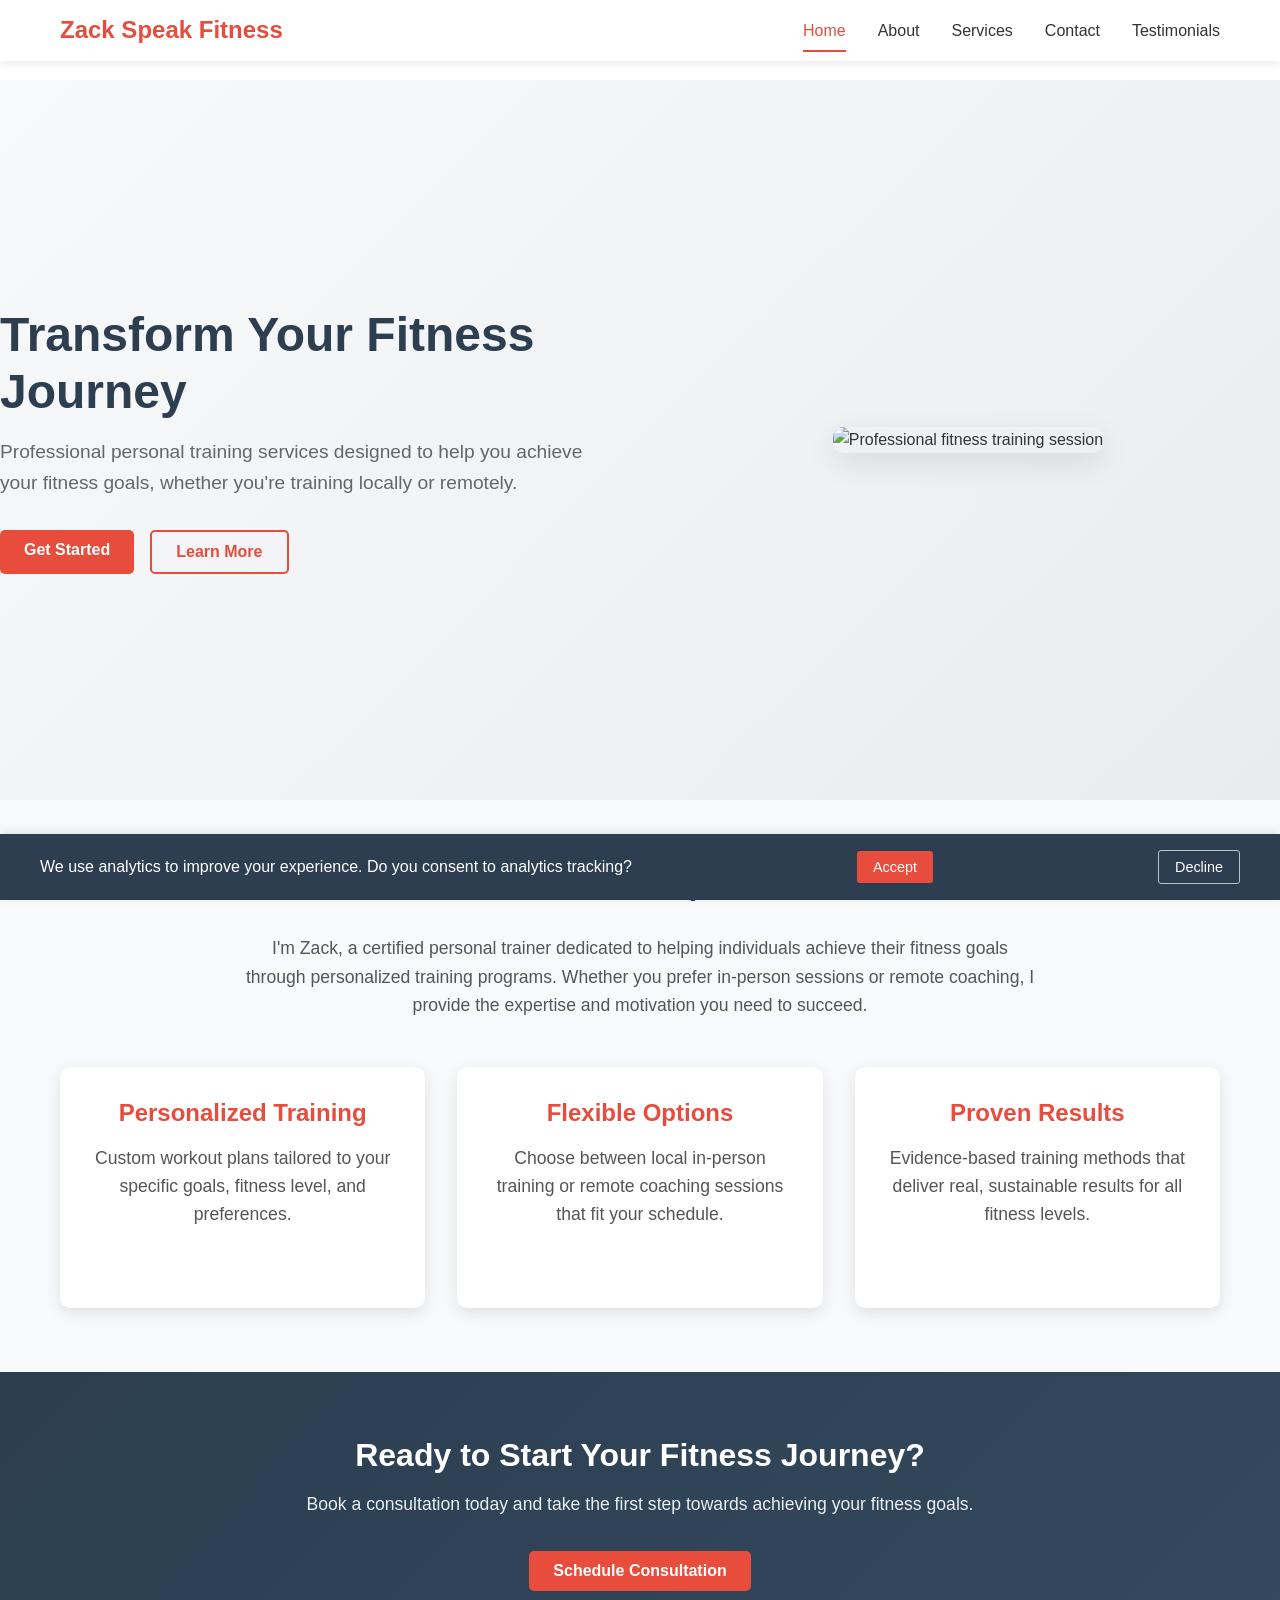
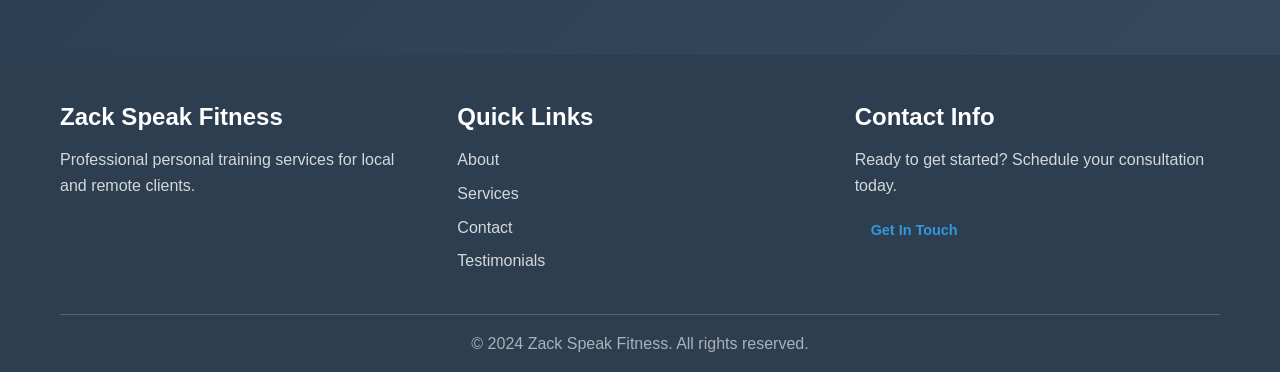
==== website/index.html @ 69702267 "Add infrastructure, website, CI/CD, and tests" ====
<!DOCTYPE html>
<html lang="en">
<head>
    <meta charset="UTF-8">
    <meta name="viewport" content="width=device-width, initial-scale=1.0">
    <meta name="description" content="Zack Speak Fitness - Professional Personal Training Services for Local and Remote Clients">
    <meta name="keywords" content="personal trainer, fitness, workout, health, training, exercise">
    <title>Zack Speak Fitness - Personal Training Services</title>
    <link rel="stylesheet" href="css/main.css">
    <link rel="stylesheet" href="css/responsive.css">
    <link rel="icon" type="image/x-icon" href="assets/favicon.ico">
</head>
<body>
    <header>
        <nav class="navbar">
            <div class="nav-container">
                <div class="nav-logo">
                    <h1>Zack Speak Fitness</h1>
                </div>
                <ul class="nav-menu">
                    <li class="nav-item">
                        <a href="index.html" class="nav-link active">Home</a>
                    </li>
                    <li class="nav-item">
                        <a href="about.html" class="nav-link">About</a>
                    </li>
                    <li class="nav-item">
                        <a href="services.html" class="nav-link">Services</a>
                    </li>
                    <li class="nav-item">
                        <a href="contact.html" class="nav-link">Contact</a>
                    </li>
                    <li class="nav-item">
                        <a href="testimonials.html" class="nav-link">Testimonials</a>
                    </li>
                </ul>
                <div class="hamburger">
                    <span class="bar"></span>
                    <span class="bar"></span>
                    <span class="bar"></span>
                </div>
            </div>
        </nav>
    </header>

    <main>
        <section class="hero">
            <div class="hero-content">
                <h1>Transform Your Fitness Journey</h1>
                <p class="hero-subtitle">Professional personal training services designed to help you achieve your fitness goals, whether you're training locally or remotely.</p>
                <div class="hero-buttons">
                    <a href="contact.html" class="btn btn-primary">Get Started</a>
                    <a href="services.html" class="btn btn-secondary">Learn More</a>
                </div>
            </div>
            <div class="hero-image">
                <img src="images/hero-image.jpg" alt="Professional fitness training session" loading="lazy">
            </div>
        </section>

        <section class="intro">
            <div class="container">
                <h2>Welcome to Zack Speak Fitness</h2>
                <p>I'm Zack, a certified personal trainer dedicated to helping individuals achieve their fitness goals through personalized training programs. Whether you prefer in-person sessions or remote coaching, I provide the expertise and motivation you need to succeed.</p>
                
                <div class="features">
                    <div class="feature">
                        <h3>Personalized Training</h3>
                        <p>Custom workout plans tailored to your specific goals, fitness level, and preferences.</p>
                    </div>
                    <div class="feature">
                        <h3>Flexible Options</h3>
                        <p>Choose between local in-person training or remote coaching sessions that fit your schedule.</p>
                    </div>
                    <div class="feature">
                        <h3>Proven Results</h3>
                        <p>Evidence-based training methods that deliver real, sustainable results for all fitness levels.</p>
                    </div>
                </div>
            </div>
        </section>

        <section class="cta">
            <div class="container">
                <h2>Ready to Start Your Fitness Journey?</h2>
                <p>Book a consultation today and take the first step towards achieving your fitness goals.</p>
                <a href="contact.html" class="btn btn-primary">Schedule Consultation</a>
            </div>
        </section>
    </main>

    <footer>
        <div class="container">
            <div class="footer-content">
                <div class="footer-section">
                    <h3>Zack Speak Fitness</h3>
                    <p>Professional personal training services for local and remote clients.</p>
                </div>
                <div class="footer-section">
                    <h3>Quick Links</h3>
                    <ul>
                        <li><a href="about.html">About</a></li>
                        <li><a href="services.html">Services</a></li>
                        <li><a href="contact.html">Contact</a></li>
                        <li><a href="testimonials.html">Testimonials</a></li>
                    </ul>
                </div>
                <div class="footer-section">
                    <h3>Contact Info</h3>
                    <p>Ready to get started? Schedule your consultation today.</p>
                    <a href="contact.html" class="btn btn-small">Get In Touch</a>
                </div>
            </div>
            <div class="footer-bottom">
                <p>&copy; 2024 Zack Speak Fitness. All rights reserved.</p>
            </div>
        </div>
    </footer>

    <script src="js/main.js"></script>
    <script src="js/analytics.js"></script>
</body>
</html>
---- website/css/main.css ----
/* Reset and Base Styles */
* {
    margin: 0;
    padding: 0;
    box-sizing: border-box;
}

html {
    scroll-behavior: smooth;
}

body {
    font-family: 'Segoe UI', Tahoma, Geneva, Verdana, sans-serif;
    line-height: 1.6;
    color: #333;
    background-color: #fff;
}

.container {
    max-width: 1200px;
    margin: 0 auto;
    padding: 0 20px;
}

/* Typography */
h1, h2, h3, h4, h5, h6 {
    font-weight: 600;
    line-height: 1.2;
    margin-bottom: 1rem;
}

h1 {
    font-size: 2.5rem;
    color: #2c3e50;
}

h2 {
    font-size: 2rem;
    color: #2c3e50;
}

h3 {
    font-size: 1.5rem;
    color: #34495e;
}

p {
    margin-bottom: 1rem;
    color: #555;
}

a {
    color: #3498db;
    text-decoration: none;
    transition: color 0.3s ease;
}

a:hover {
    color: #2980b9;
}

/* Buttons */
.btn {
    display: inline-block;
    padding: 12px 24px;
    border: none;
    border-radius: 5px;
    font-size: 1rem;
    font-weight: 600;
    text-align: center;
    text-decoration: none;
    cursor: pointer;
    transition: all 0.3s ease;
    line-height: 1;
}

.btn-primary {
    background-color: #e74c3c;
    color: white;
}

.btn-primary:hover {
    background-color: #c0392b;
    color: white;
    transform: translateY(-2px);
}

.btn-secondary {
    background-color: transparent;
    color: #e74c3c;
    border: 2px solid #e74c3c;
}

.btn-secondary:hover {
    background-color: #e74c3c;
    color: white;
}

.btn-small {
    padding: 8px 16px;
    font-size: 0.9rem;
}

/* Navigation */
.navbar {
    background-color: #fff;
    box-shadow: 0 2px 10px rgba(0,0,0,0.1);
    position: fixed;
    top: 0;
    width: 100%;
    z-index: 1000;
}

.nav-container {
    display: flex;
    justify-content: space-between;
    align-items: center;
    padding: 1rem 20px;
    max-width: 1200px;
    margin: 0 auto;
}

.nav-logo h1 {
    font-size: 1.5rem;
    color: #e74c3c;
    margin: 0;
}

.nav-menu {
    display: flex;
    list-style: none;
    gap: 2rem;
}

.nav-link {
    color: #333;
    font-weight: 500;
    padding: 0.5rem 0;
    position: relative;
    transition: color 0.3s ease;
}

.nav-link:hover,
.nav-link.active {
    color: #e74c3c;
}

.nav-link.active::after {
    content: '';
    position: absolute;
    bottom: -5px;
    left: 0;
    width: 100%;
    height: 2px;
    background-color: #e74c3c;
}

.hamburger {
    display: none;
    flex-direction: column;
    cursor: pointer;
}

.bar {
    width: 25px;
    height: 3px;
    background-color: #333;
    margin: 3px 0;
    transition: 0.3s;
}

/* Main Content */
main {
    margin-top: 80px;
}

/* Hero Section */
.hero {
    display: flex;
    align-items: center;
    min-height: 80vh;
    padding: 4rem 0;
    background: linear-gradient(135deg, #f8f9fa 0%, #e9ecef 100%);
}

.hero-content {
    flex: 1;
    padding-right: 2rem;
}

.hero h1 {
    font-size: 3rem;
    margin-bottom: 1rem;
    color: #2c3e50;
}

.hero-subtitle {
    font-size: 1.2rem;
    color: #666;
    margin-bottom: 2rem;
    line-height: 1.6;
}

.hero-buttons {
    display: flex;
    gap: 1rem;
    flex-wrap: wrap;
}

.hero-image {
    flex: 1;
    text-align: center;
}

.hero-image img {
    max-width: 100%;
    height: auto;
    border-radius: 10px;
    box-shadow: 0 10px 30px rgba(0,0,0,0.1);
}

/* Page Header */
.page-header {
    background: linear-gradient(135deg, #e74c3c 0%, #c0392b 100%);
    color: white;
    padding: 6rem 0 4rem;
    text-align: center;
}

.page-header h1 {
    color: white;
    font-size: 3rem;
    margin-bottom: 1rem;
}

.page-header p {
    font-size: 1.2rem;
    color: rgba(255,255,255,0.9);
    max-width: 600px;
    margin: 0 auto;
}

/* Sections */
section {
    padding: 4rem 0;
}

.intro {
    background-color: #f8f9fa;
}

.intro h2 {
    text-align: center;
    margin-bottom: 2rem;
}

.intro p {
    text-align: center;
    font-size: 1.1rem;
    max-width: 800px;
    margin: 0 auto 3rem;
}

/* Features Grid */
.features {
    display: grid;
    grid-template-columns: repeat(auto-fit, minmax(300px, 1fr));
    gap: 2rem;
    margin-top: 3rem;
}

.feature {
    text-align: center;
    padding: 2rem;
    background: white;
    border-radius: 10px;
    box-shadow: 0 5px 15px rgba(0,0,0,0.1);
    transition: transform 0.3s ease;
}

.feature:hover {
    transform: translateY(-5px);
}

.feature h3 {
    color: #e74c3c;
    margin-bottom: 1rem;
}

/* Services */
.services-grid {
    display: grid;
    grid-template-columns: repeat(auto-fit, minmax(320px, 1fr));
    gap: 2rem;
    margin: 2rem 0;
}

.service-card {
    background: white;
    border-radius: 10px;
    padding: 2rem;
    box-shadow: 0 5px 15px rgba(0,0,0,0.1);
    transition: transform 0.3s ease;
    position: relative;
}

.service-card:hover {
    transform: translateY(-5px);
}

.service-card.featured {
    border: 3px solid #e74c3c;
}

.featured-badge {
    position: absolute;
    top: -10px;
    right: 20px;
    background-color: #e74c3c;
    color: white;
    padding: 5px 15px;
    border-radius: 15px;
    font-size: 0.8rem;
    font-weight: 600;
}

.service-card h3 {
    color: #2c3e50;
    margin-bottom: 1rem;
}

.service-price {
    font-size: 2rem;
    font-weight: 700;
    color: #e74c3c;
    margin-bottom: 1rem;
}

.service-features {
    list-style: none;
    margin-bottom: 2rem;
}

.service-features li {
    padding: 0.5rem 0;
    border-bottom: 1px solid #eee;
    position: relative;
    padding-left: 1.5rem;
}

.service-features li:before {
    content: '✓';
    position: absolute;
    left: 0;
    color: #27ae60;
    font-weight: bold;
}

/* About Page Styles */
.about-intro {
    display: grid;
    grid-template-columns: 2fr 1fr;
    gap: 3rem;
    align-items: center;
    margin-bottom: 4rem;
}

.about-image img {
    width: 100%;
    border-radius: 10px;
    box-shadow: 0 10px 30px rgba(0,0,0,0.1);
}

.certifications {
    margin: 4rem 0;
}

.cert-grid {
    display: grid;
    grid-template-columns: repeat(auto-fit, minmax(250px, 1fr));
    gap: 2rem;
    margin-top: 2rem;
}

.cert-item {
    text-align: center;
    padding: 1.5rem;
    background: white;
    border-radius: 10px;
    box-shadow: 0 5px 15px rgba(0,0,0,0.1);
}

.cert-item img {
    width: 80px;
    height: 80px;
    object-fit: cover;
    border-radius: 50%;
    margin-bottom: 1rem;
}

/* Timeline */
.experience-timeline {
    position: relative;
    margin: 2rem 0;
}

.timeline-item {
    display: flex;
    margin-bottom: 2rem;
    position: relative;
}

.timeline-date {
    flex: 0 0 150px;
    font-weight: 600;
    color: #e74c3c;
}

.timeline-content {
    flex: 1;
    padding-left: 2rem;
    border-left: 2px solid #e74c3c;
    position: relative;
}

.timeline-content::before {
    content: '';
    position: absolute;
    left: -6px;
    top: 0;
    width: 10px;
    height: 10px;
    background-color: #e74c3c;
    border-radius: 50%;
}

/* Philosophy Grid */
.philosophy-content {
    display: grid;
    grid-template-columns: repeat(auto-fit, minmax(280px, 1fr));
    gap: 2rem;
    margin-top: 2rem;
}

.philosophy-item {
    padding: 1.5rem;
    background: #f8f9fa;
    border-radius: 10px;
    border-left: 4px solid #e74c3c;
}

/* Contact Form */
.contact-grid {
    display: grid;
    grid-template-columns: 1fr 1fr;
    gap: 4rem;
    margin-top: 2rem;
}

.contact-form {
    background: #f8f9fa;
    padding: 2rem;
    border-radius: 10px;
}

.form-group {
    margin-bottom: 1.5rem;
}

.form-group label {
    display: block;
    margin-bottom: 0.5rem;
    font-weight: 600;
    color: #333;
}

.form-group input,
.form-group select,
.form-group textarea {
    width: 100%;
    padding: 12px;
    border: 1px solid #ddd;
    border-radius: 5px;
    font-size: 1rem;
    transition: border-color 0.3s ease;
}

.form-group input:focus,
.form-group select:focus,
.form-group textarea:focus {
    outline: none;
    border-color: #e74c3c;
}

.checkbox-group {
    display: flex;
    align-items: center;
    gap: 0.5rem;
}

.checkbox-label {
    display: flex;
    align-items: center;
    cursor: pointer;
    font-weight: normal;
}

.checkbox-label input[type="checkbox"] {
    width: auto;
    margin-right: 0.5rem;
}

/* Calendly Integration */
.calendly-container {
    margin: 2rem 0;
    border-radius: 10px;
    overflow: hidden;
    box-shadow: 0 5px 15px rgba(0,0,0,0.1);
}

/* FAQ */
.faq-grid {
    display: grid;
    grid-template-columns: repeat(auto-fit, minmax(350px, 1fr));
    gap: 2rem;
    margin-top: 2rem;
}

.faq-item {
    padding: 1.5rem;
    background: #f8f9fa;
    border-radius: 10px;
}

.faq-item h3 {
    color: #e74c3c;
    margin-bottom: 1rem;
}

/* Testimonials */
.testimonials-grid {
    display: grid;
    grid-template-columns: repeat(auto-fit, minmax(350px, 1fr));
    gap: 2rem;
    margin: 2rem 0;
}

.testimonial-card {
    background: white;
    padding: 2rem;
    border-radius: 10px;
    box-shadow: 0 5px 15px rgba(0,0,0,0.1);
    position: relative;
}

.testimonial-card.featured {
    border: 3px solid #e74c3c;
}

.quote-mark {
    font-size: 4rem;
    color: #e74c3c;
    opacity: 0.3;
    position: absolute;
    top: 10px;
    left: 20px;
}

.testimonial-content p {
    font-style: italic;
    margin-bottom: 1.5rem;
    padding-top: 1rem;
}

.testimonial-author {
    display: flex;
    justify-content: space-between;
    align-items: center;
}

.author-info h4 {
    margin: 0;
    color: #2c3e50;
}

.author-info span {
    color: #666;
    font-size: 0.9rem;
}

.testimonial-results {
    text-align: right;
}

.result {
    display: block;
    font-weight: 700;
    color: #e74c3c;
}

.timeframe {
    font-size: 0.8rem;
    color: #666;
}

/* Stats */
.success-stats {
    background: linear-gradient(135deg, #e74c3c 0%, #c0392b 100%);
    color: white;
    padding: 4rem 2rem;
    border-radius: 15px;
    margin: 4rem 0;
    text-align: center;
}

.success-stats h2 {
    color: white;
    margin-bottom: 3rem;
}

.stats-grid {
    display: grid;
    grid-template-columns: repeat(auto-fit, minmax(200px, 1fr));
    gap: 2rem;
}

.stat {
    text-align: center;
}

.stat-number {
    font-size: 3rem;
    font-weight: 700;
    margin-bottom: 0.5rem;
}

.stat-label {
    font-size: 1.1rem;
    opacity: 0.9;
}

/* Video Testimonials */
.video-grid {
    display: grid;
    grid-template-columns: repeat(auto-fit, minmax(300px, 1fr));
    gap: 2rem;
    margin-top: 2rem;
}

.video-placeholder {
    text-align: center;
}

.video-thumbnail {
    position: relative;
    border-radius: 10px;
    overflow: hidden;
    margin-bottom: 1rem;
}

.video-thumbnail img {
    width: 100%;
    height: 200px;
    object-fit: cover;
}

.play-button {
    position: absolute;
    top: 50%;
    left: 50%;
    transform: translate(-50%, -50%);
    background: rgba(231, 76, 60, 0.9);
    color: white;
    width: 60px;
    height: 60px;
    border-radius: 50%;
    display: flex;
    align-items: center;
    justify-content: center;
    font-size: 1.5rem;
    cursor: pointer;
    transition: all 0.3s ease;
}

.play-button:hover {
    background: rgba(231, 76, 60, 1);
    transform: translate(-50%, -50%) scale(1.1);
}

/* Reviews Carousel */
.reviews-carousel {
    position: relative;
    max-width: 800px;
    margin: 2rem auto;
}

.review-slide {
    display: none;
    text-align: center;
    padding: 2rem;
    background: #f8f9fa;
    border-radius: 10px;
}

.review-slide.active {
    display: block;
}

.stars {
    color: #f39c12;
    font-size: 1.5rem;
    margin-bottom: 1rem;
}

.review-content p {
    font-style: italic;
    font-size: 1.1rem;
    margin-bottom: 1rem;
}

.reviewer {
    font-weight: 600;
    color: #2c3e50;
}

.carousel-dots {
    text-align: center;
    margin-top: 1rem;
}

.dot {
    height: 12px;
    width: 12px;
    margin: 0 5px;
    background-color: #bbb;
    border-radius: 50%;
    display: inline-block;
    cursor: pointer;
    transition: background-color 0.3s ease;
}

.dot.active,
.dot:hover {
    background-color: #e74c3c;
}

/* CTA Section */
.cta {
    background: linear-gradient(135deg, #2c3e50 0%, #34495e 100%);
    color: white;
    text-align: center;
    padding: 4rem 2rem;
}

.cta h2 {
    color: white;
    margin-bottom: 1rem;
}

.cta p {
    color: rgba(255,255,255,0.9);
    font-size: 1.1rem;
    margin-bottom: 2rem;
}

/* Footer */
footer {
    background-color: #2c3e50;
    color: white;
    padding: 3rem 0 1rem;
}

.footer-content {
    display: grid;
    grid-template-columns: repeat(auto-fit, minmax(250px, 1fr));
    gap: 2rem;
    margin-bottom: 2rem;
}

.footer-section h3 {
    color: white;
    margin-bottom: 1rem;
}

.footer-section p {
    color: rgba(255,255,255,0.8);
}

.footer-section ul {
    list-style: none;
}

.footer-section ul li {
    margin-bottom: 0.5rem;
}

.footer-section ul li a {
    color: rgba(255,255,255,0.8);
    transition: color 0.3s ease;
}

.footer-section ul li a:hover {
    color: white;
}

.footer-bottom {
    border-top: 1px solid rgba(255,255,255,0.2);
    padding-top: 1rem;
    text-align: center;
}

.footer-bottom p {
    color: rgba(255,255,255,0.6);
    margin: 0;
}

/* Utility Classes */
.text-center {
    text-align: center;
}

.mb-2 {
    margin-bottom: 2rem;
}

.mt-2 {
    margin-top: 2rem;
}

/* Loading States */
.loading {
    opacity: 0.6;
    pointer-events: none;
}

/* Animations */
@keyframes fadeIn {
    from {
        opacity: 0;
        transform: translateY(20px);
    }
    to {
        opacity: 1;
        transform: translateY(0);
    }
}

.fade-in {
    animation: fadeIn 0.6s ease-out;
}

/* Accessibility */
.sr-only {
    position: absolute;
    width: 1px;
    height: 1px;
    padding: 0;
    margin: -1px;
    overflow: hidden;
    clip: rect(0, 0, 0, 0);
    white-space: nowrap;
    border: 0;
}

/* Focus States */
button:focus,
input:focus,
select:focus,
textarea:focus,
a:focus {
    outline: 2px solid #e74c3c;
    outline-offset: 2px;
}

/* High Contrast Mode Support */
@media (prefers-contrast: high) {
    .btn-primary {
        border: 2px solid #000;
    }
    
    .btn-secondary {
        border: 2px solid #000;
    }
}

/* Reduced Motion Support */
@media (prefers-reduced-motion: reduce) {
    * {
        animation-duration: 0.01ms !important;
        animation-iteration-count: 1 !important;
        transition-duration: 0.01ms !important;
    }
    
    html {
        scroll-behavior: auto;
    }
}

/* Form Messages */
.form-message {
    padding: 1rem;
    border-radius: 5px;
    margin-bottom: 1rem;
    border-left: 4px solid;
}

.form-message.success {
    background-color: #d4edda;
    border-color: #27ae60;
    color: #155724;
}

.form-message.error {
    background-color: #f8d7da;
    border-color: #e74c3c;
    color: #721c24;
}

.form-message h4 {
    margin-bottom: 0.5rem;
    color: inherit;
}

.form-message ul {
    margin: 0;
    padding-left: 1.5rem;
}

.form-message li {
    margin-bottom: 0.25rem;
}

/* Consent Banner */
.consent-banner {
    position: fixed;
    bottom: 0;
    left: 0;
    right: 0;
    background-color: #2c3e50;
    color: white;
    padding: 1rem;
    z-index: 1001;
    box-shadow: 0 -2px 10px rgba(0,0,0,0.1);
}

.consent-content {
    max-width: 1200px;
    margin: 0 auto;
    display: flex;
    align-items: center;
    justify-content: space-between;
    gap: 1rem;
}

.consent-content p {
    margin: 0;
    color: white;
}

.consent-content button {
    background-color: #e74c3c;
    color: white;
    border: none;
    padding: 0.5rem 1rem;
    border-radius: 3px;
    cursor: pointer;
    font-size: 0.9rem;
    transition: background-color 0.3s ease;
}

.consent-content button:hover {
    background-color: #c0392b;
}

.consent-content button:last-child {
    background-color: transparent;
    border: 1px solid #bdc3c7;
}

.consent-content button:last-child:hover {
    background-color: #34495e;
}

/* Navbar Scrolled State */
.navbar.scrolled {
    background-color: rgba(255, 255, 255, 0.95);
    backdrop-filter: blur(10px);
}

/* Menu Open Body State */
body.menu-open {
    overflow: hidden;
}

/* Loading State */
body:not(.loaded) {
    opacity: 0;
}

body.loaded {
    opacity: 1;
    transition: opacity 0.3s ease;
}

/* Additional Mobile Responsive Adjustments */
@media screen and (max-width: 480px) {
    .consent-content {
        flex-direction: column;
        text-align: center;
    }
    
    .consent-content button {
        width: 100%;
        max-width: 200px;
    }
}
---- website/css/responsive.css ----
/* Responsive Design - Mobile First Approach */

/* Large Desktop */
@media screen and (min-width: 1400px) {
    .container {
        max-width: 1400px;
    }
    
    .hero h1 {
        font-size: 3.5rem;
    }
    
    .page-header h1 {
        font-size: 3.5rem;
    }
}

/* Desktop */
@media screen and (max-width: 1200px) {
    .container {
        padding: 0 15px;
    }
    
    .hero {
        padding: 3rem 0;
    }
    
    .hero h1 {
        font-size: 2.8rem;
    }
}

/* Tablet Landscape */
@media screen and (max-width: 1024px) {
    .nav-container {
        padding: 1rem 15px;
    }
    
    .hero {
        flex-direction: column;
        text-align: center;
        padding: 2rem 0;
    }
    
    .hero-content {
        padding-right: 0;
        margin-bottom: 2rem;
    }
    
    .hero h1 {
        font-size: 2.5rem;
    }
    
    .about-intro {
        grid-template-columns: 1fr;
        gap: 2rem;
    }
    
    .contact-grid {
        grid-template-columns: 1fr;
        gap: 2rem;
    }
    
    .features {
        grid-template-columns: repeat(auto-fit, minmax(250px, 1fr));
    }
    
    .services-grid {
        grid-template-columns: repeat(auto-fit, minmax(280px, 1fr));
    }
}

/* Tablet Portrait */
@media screen and (max-width: 768px) {
    /* Navigation - Mobile Menu */
    .nav-menu {
        position: fixed;
        left: -100%;
        top: 70px;
        flex-direction: column;
        background-color: white;
        width: 100%;
        text-align: center;
        transition: 0.3s;
        box-shadow: 0 10px 27px rgba(0, 0, 0, 0.05);
        padding: 2rem 0;
        gap: 0;
    }

    .nav-menu.active {
        left: 0;
    }

    .nav-item {
        margin: 1rem 0;
    }

    .hamburger {
        display: flex;
    }

    .hamburger.active .bar:nth-child(2) {
        opacity: 0;
    }

    .hamburger.active .bar:nth-child(1) {
        transform: translateY(8px) rotate(45deg);
    }

    .hamburger.active .bar:nth-child(3) {
        transform: translateY(-8px) rotate(-45deg);
    }
    
    /* Typography */
    h1 {
        font-size: 2rem;
    }
    
    h2 {
        font-size: 1.8rem;
    }
    
    .hero h1 {
        font-size: 2.2rem;
    }
    
    .page-header h1 {
        font-size: 2.5rem;
    }
    
    .page-header {
        padding: 5rem 0 3rem;
    }
    
    /* Sections */
    section {
        padding: 3rem 0;
    }
    
    /* Hero Buttons */
    .hero-buttons {
        justify-content: center;
    }
    
    /* Features */
    .features {
        grid-template-columns: 1fr;
        gap: 1.5rem;
    }
    
    /* Services */
    .services-grid {
        grid-template-columns: 1fr;
    }
    
    /* Certifications */
    .cert-grid {
        grid-template-columns: repeat(auto-fit, minmax(200px, 1fr));
    }
    
    /* Timeline */
    .timeline-item {
        flex-direction: column;
    }
    
    .timeline-date {
        flex: none;
        margin-bottom: 0.5rem;
    }
    
    .timeline-content {
        padding-left: 1rem;
        border-left: none;
        border-top: 2px solid #e74c3c;
        padding-top: 1rem;
    }
    
    .timeline-content::before {
        display: none;
    }
    
    /* Philosophy */
    .philosophy-content {
        grid-template-columns: 1fr;
    }
    
    /* Stats */
    .stats-grid {
        grid-template-columns: repeat(2, 1fr);
    }
    
    .stat-number {
        font-size: 2.5rem;
    }
    
    /* Testimonials */
    .testimonials-grid {
        grid-template-columns: 1fr;
    }
    
    /* FAQ */
    .faq-grid {
        grid-template-columns: 1fr;
    }
    
    /* Video */
    .video-grid {
        grid-template-columns: 1fr;
    }
    
    /* Footer */
    .footer-content {
        grid-template-columns: 1fr;
        text-align: center;
    }
}

/* Mobile Landscape */
@media screen and (max-width: 640px) {
    .container {
        padding: 0 10px;
    }
    
    .nav-container {
        padding: 1rem 10px;
    }
    
    .hero-buttons {
        flex-direction: column;
        align-items: center;
    }
    
    .btn {
        width: 100%;
        max-width: 300px;
    }
    
    .service-card {
        padding: 1.5rem;
    }
    
    .contact-form {
        padding: 1.5rem;
    }
    
    .testimonial-card {
        padding: 1.5rem;
    }
    
    .stats-grid {
        grid-template-columns: 1fr;
        gap: 1.5rem;
    }
}

/* Mobile Portrait */
@media screen and (max-width: 480px) {
    /* Typography */
    h1 {
        font-size: 1.8rem;
    }
    
    h2 {
        font-size: 1.6rem;
    }
    
    .hero h1 {
        font-size: 2rem;
    }
    
    .page-header h1 {
        font-size: 2.2rem;
    }
    
    /* Navigation */
    .nav-logo h1 {
        font-size: 1.3rem;
    }
    
    /* Sections */
    section {
        padding: 2rem 0;
    }
    
    .page-header {
        padding: 4rem 0 2rem;
    }
    
    /* Cards and Components */
    .feature {
        padding: 1.5rem;
    }
    
    .service-card {
        padding: 1rem;
    }
    
    .contact-form {
        padding: 1rem;
    }
    
    .testimonial-card {
        padding: 1rem;
    }
    
    .faq-item {
        padding: 1rem;
    }
    
    .philosophy-item {
        padding: 1rem;
    }
    
    /* Form Elements */
    .form-group input,
    .form-group select,
    .form-group textarea {
        padding: 10px;
    }
    
    /* Buttons */
    .btn {
        padding: 10px 20px;
        font-size: 0.9rem;
    }
    
    /* Stats */
    .stat-number {
        font-size: 2rem;
    }
    
    .stat-label {
        font-size: 1rem;
    }
    
    /* Quote marks in testimonials */
    .quote-mark {
        font-size: 3rem;
        top: 5px;
        left: 10px;
    }
    
    /* CTA sections */
    .cta {
        padding: 3rem 1rem;
    }
    
    .success-stats {
        padding: 3rem 1rem;
    }
}

/* Extra Small Mobile */
@media screen and (max-width: 360px) {
    .container {
        padding: 0 5px;
    }
    
    .nav-container {
        padding: 1rem 5px;
    }
    
    .hero h1 {
        font-size: 1.8rem;
    }
    
    .page-header h1 {
        font-size: 2rem;
    }
    
    .service-price {
        font-size: 1.5rem;
    }
    
    .stat-number {
        font-size: 1.8rem;
    }
    
    .btn {
        padding: 8px 16px;
        font-size: 0.85rem;
    }
}

/* Landscape Orientation Adjustments */
@media screen and (max-height: 500px) and (orientation: landscape) {
    .hero {
        min-height: 60vh;
        padding: 2rem 0;
    }
    
    .page-header {
        padding: 3rem 0 2rem;
    }
    
    section {
        padding: 2rem 0;
    }
}

/* Print Styles */
@media print {
    * {
        background: transparent !important;
        color: black !important;
        box-shadow: none !important;
        text-shadow: none !important;
    }
    
    .navbar,
    .hamburger,
    .btn,
    .cta,
    footer {
        display: none !important;
    }
    
    main {
        margin-top: 0 !important;
    }
    
    .page-header {
        background: none !important;
        color: black !important;
        padding: 1rem 0 !important;
    }
    
    .page-header h1 {
        color: black !important;
    }
    
    a {
        text-decoration: underline;
    }
    
    .container {
        max-width: none;
        padding: 0;
    }
}

/* High DPI Displays */
@media screen and (-webkit-min-device-pixel-ratio: 2),
       screen and (min-resolution: 192dpi) {
    /* Optimize for high DPI displays */
    .hero-image img,
    .about-image img,
    .cert-item img {
        image-rendering: -webkit-optimize-contrast;
        image-rendering: crisp-edges;
    }
}

/* Dark Mode Support */
@media (prefers-color-scheme: dark) {
    /* This is a placeholder for future dark mode implementation */
    /* Currently maintaining light theme for brand consistency */
}

/* Hover Support Detection */
@media (hover: hover) {
    .feature:hover,
    .service-card:hover,
    .testimonial-card:hover {
        transform: translateY(-5px);
    }
    
    .btn-primary:hover {
        transform: translateY(-2px);
    }
}

/* No Hover Support (Touch Devices) */
@media (hover: none) {
    .feature:hover,
    .service-card:hover,
    .testimonial-card:hover,
    .btn-primary:hover {
        transform: none;
    }
}

/* Accessibility - Reduced Motion */
@media (prefers-reduced-motion: reduce) {
    .feature,
    .service-card,
    .testimonial-card,
    .btn {
        transition: none;
    }
    
    .nav-menu {
        transition: none;
    }
    
    .hamburger .bar {
        transition: none;
    }
}

/* Container Queries Support (Future Enhancement) */
@supports (container-type: inline-size) {
    .services-grid {
        container-type: inline-size;
    }
    
    @container (max-width: 600px) {
        .service-card {
            padding: 1rem;
        }
    }
}
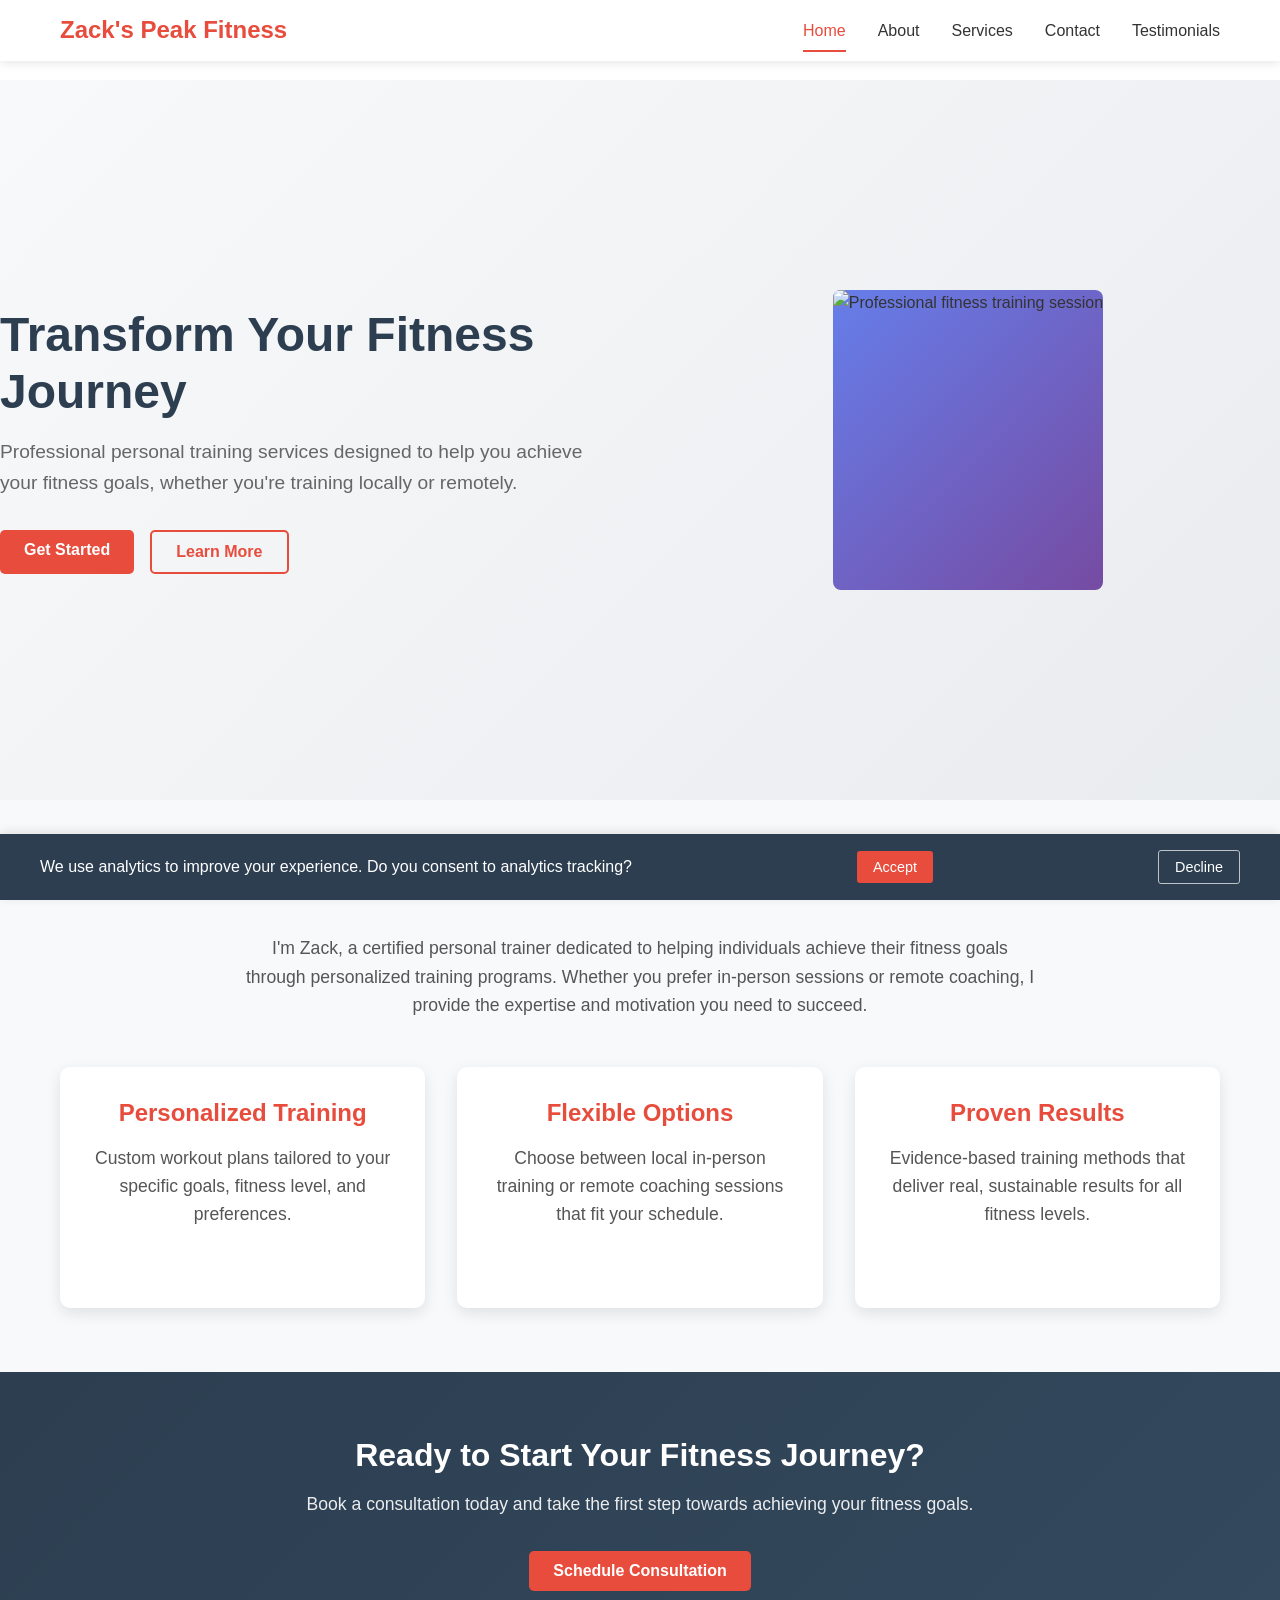
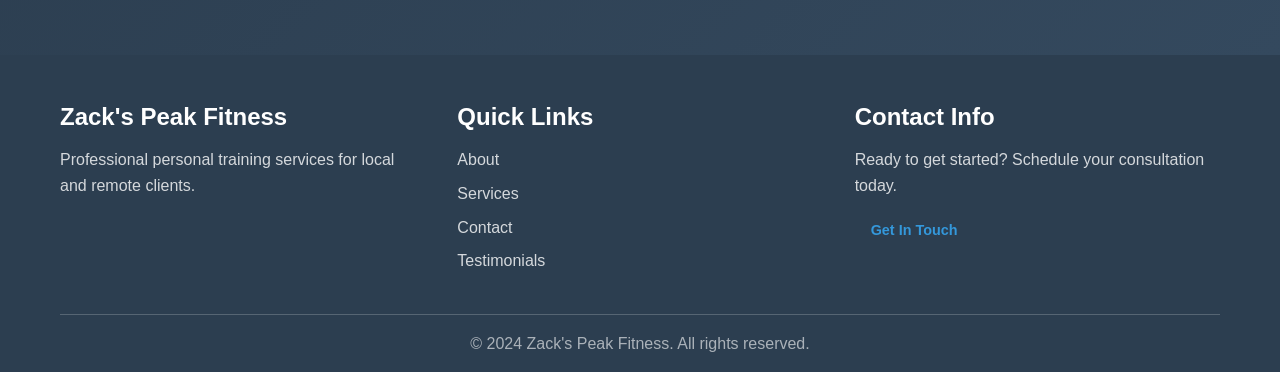
==== commit ca8f3e51: "Fix site name to Zack's Peak Fitness, add hero image CSS fallback" ====
--- a/website/index.html
+++ b/website/index.html
@@ -3,9 +3,9 @@
 <head>
     <meta charset="UTF-8">
     <meta name="viewport" content="width=device-width, initial-scale=1.0">
-    <meta name="description" content="Zack Speak Fitness - Professional Personal Training Services for Local and Remote Clients">
+    <meta name="description" content="Zack's Peak Fitness - Professional Personal Training Services for Local and Remote Clients">
     <meta name="keywords" content="personal trainer, fitness, workout, health, training, exercise">
-    <title>Zack Speak Fitness - Personal Training Services</title>
+    <title>Zack's Peak Fitness - Personal Training Services</title>
     <link rel="stylesheet" href="css/main.css">
     <link rel="stylesheet" href="css/responsive.css">
     <link rel="icon" type="image/x-icon" href="assets/favicon.ico">
@@ -15,7 +15,7 @@
         <nav class="navbar">
             <div class="nav-container">
                 <div class="nav-logo">
-                    <h1>Zack Speak Fitness</h1>
+                    <h1>Zack's Peak Fitness</h1>
                 </div>
                 <ul class="nav-menu">
                     <li class="nav-item">
@@ -60,9 +60,9 @@
 
         <section class="intro">
             <div class="container">
-                <h2>Welcome to Zack Speak Fitness</h2>
+                <h2>Welcome to Zack's Peak Fitness</h2>
                 <p>I'm Zack, a certified personal trainer dedicated to helping individuals achieve their fitness goals through personalized training programs. Whether you prefer in-person sessions or remote coaching, I provide the expertise and motivation you need to succeed.</p>
-                
+
                 <div class="features">
                     <div class="feature">
                         <h3>Personalized Training</h3>
@@ -93,7 +93,7 @@
         <div class="container">
             <div class="footer-content">
                 <div class="footer-section">
-                    <h3>Zack Speak Fitness</h3>
+                    <h3>Zack's Peak Fitness</h3>
                     <p>Professional personal training services for local and remote clients.</p>
                 </div>
                 <div class="footer-section">
@@ -112,7 +112,7 @@
                 </div>
             </div>
             <div class="footer-bottom">
-                <p>&copy; 2024 Zack Speak Fitness. All rights reserved.</p>
+                <p>&copy; 2024 Zack's Peak Fitness. All rights reserved.</p>
             </div>
         </div>
     </footer>
--- a/website/css/main.css
+++ b/website/css/main.css
@@ -215,6 +215,11 @@
 .hero-image img {
     max-width: 100%;
     height: auto;
+    border-radius: 8px;
+    min-height: 300px;
+    object-fit: cover;
+    background: linear-gradient(135deg, #667eea 0%, #764ba2 100%);
+}
     border-radius: 10px;
     box-shadow: 0 10px 30px rgba(0,0,0,0.1);
 }
@@ -1013,4 +1018,10 @@
         width: 100%;
         max-width: 200px;
     }
-}+}
+
+/* Calendly widget */
+.calendly-inline-widget {
+    min-width: 320px;
+    height: 630px;
+}
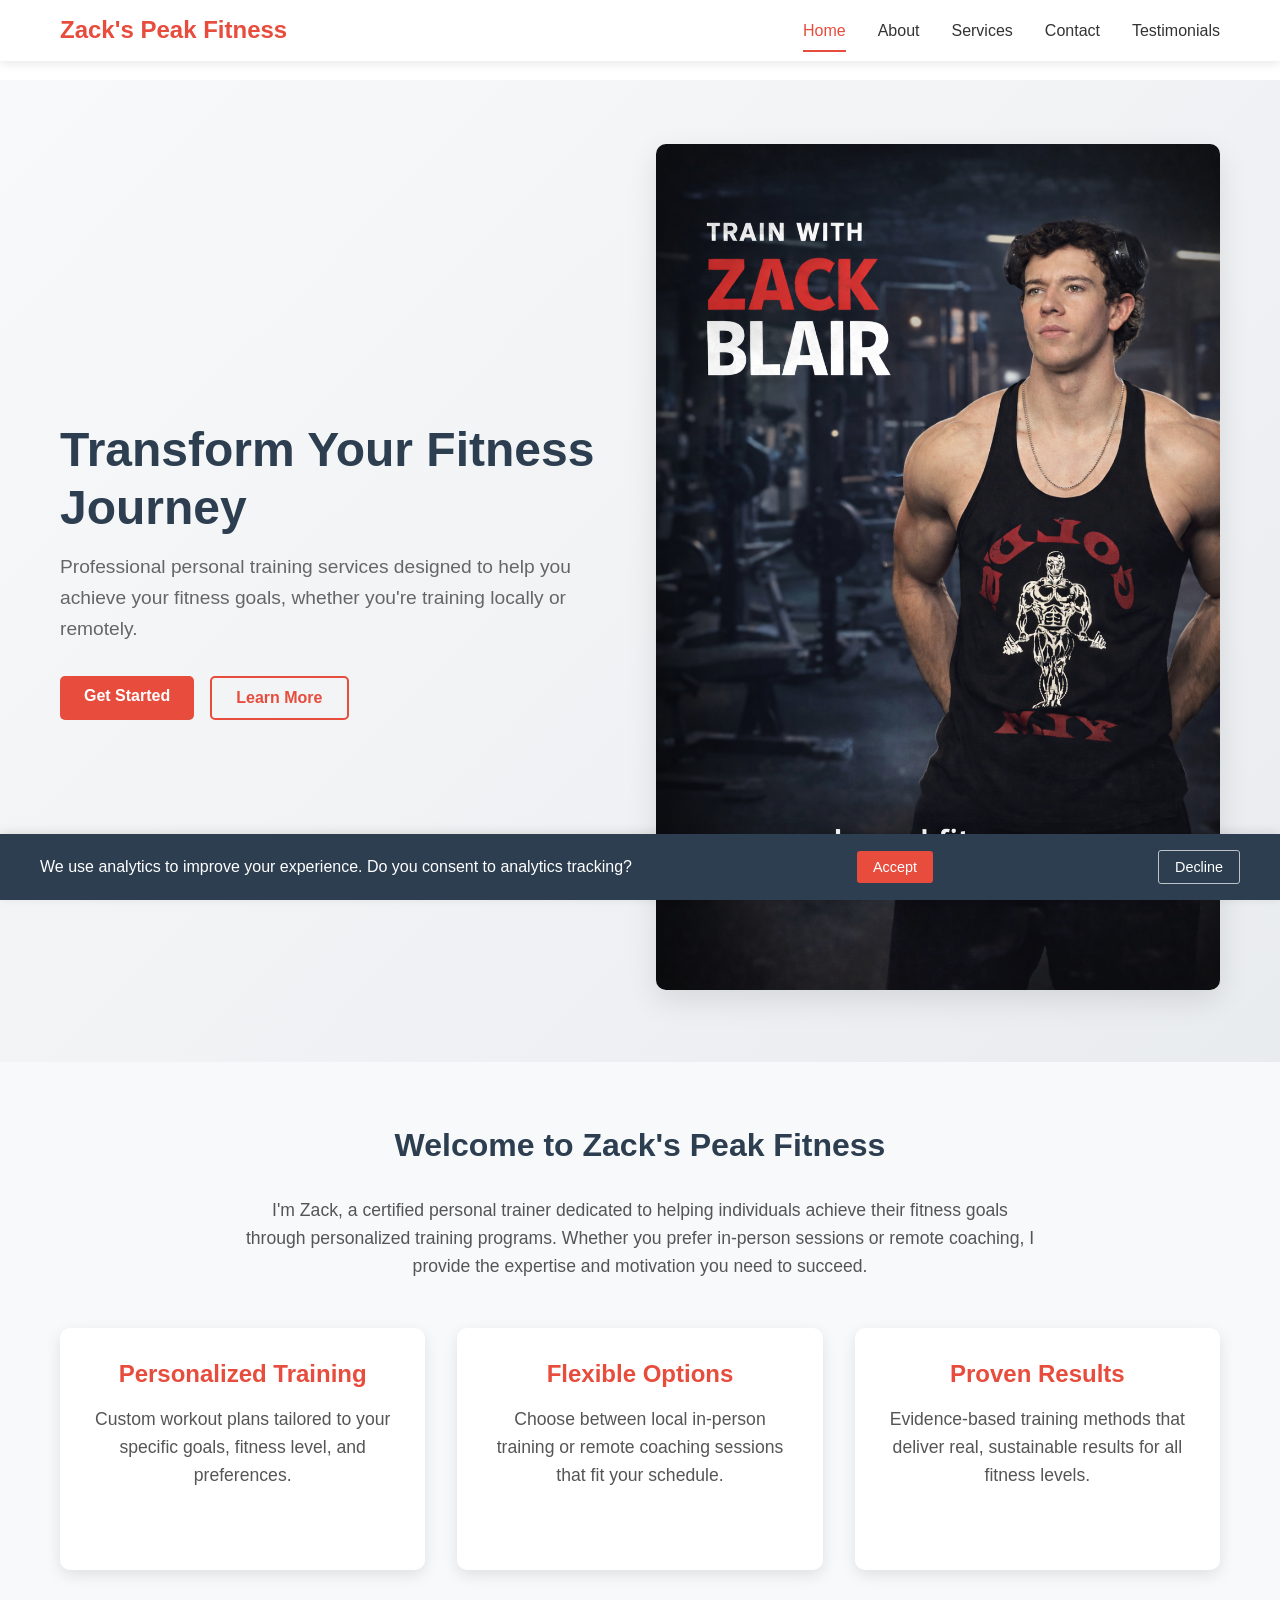
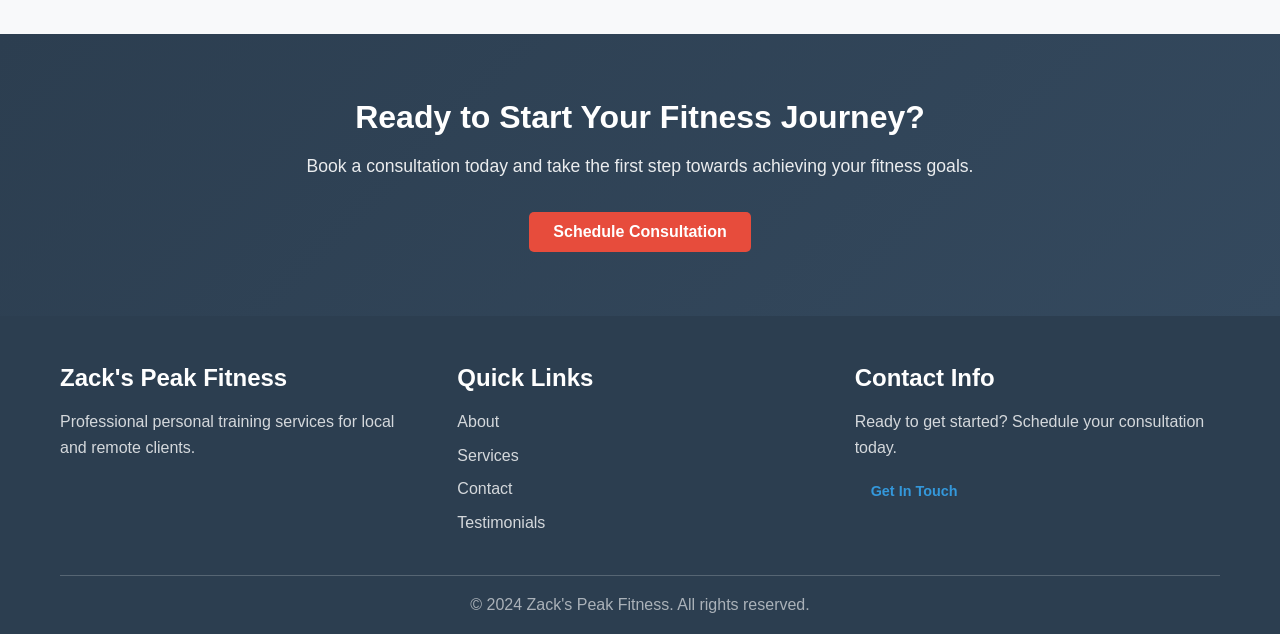
==== commit b2c0c92e: "Fix site styling issues: hero layout, page headers, checkmarks, and branding - Add container wrapper" ====
--- a/website/index.html
+++ b/website/index.html
@@ -45,16 +45,18 @@
 
     <main>
         <section class="hero">
-            <div class="hero-content">
-                <h1>Transform Your Fitness Journey</h1>
-                <p class="hero-subtitle">Professional personal training services designed to help you achieve your fitness goals, whether you're training locally or remotely.</p>
-                <div class="hero-buttons">
-                    <a href="contact.html" class="btn btn-primary">Get Started</a>
-                    <a href="services.html" class="btn btn-secondary">Learn More</a>
+            <div class="container">
+                <div class="hero-content">
+                    <h1>Transform Your Fitness Journey</h1>
+                    <p class="hero-subtitle">Professional personal training services designed to help you achieve your fitness goals, whether you're training locally or remotely.</p>
+                    <div class="hero-buttons">
+                        <a href="contact.html" class="btn btn-primary">Get Started</a>
+                        <a href="services.html" class="btn btn-secondary">Learn More</a>
+                    </div>
                 </div>
-            </div>
-            <div class="hero-image">
-                <img src="images/hero-image.jpg" alt="Professional fitness training session" loading="lazy">
+                <div class="hero-image">
+                    <img src="images/hero-image.png" alt="Professional fitness training session" loading="lazy">
+                </div>
             </div>
         </section>
 
--- a/website/css/main.css
+++ b/website/css/main.css
@@ -176,16 +176,19 @@
 
 /* Hero Section */
 .hero {
-    display: flex;
-    align-items: center;
     min-height: 80vh;
     padding: 4rem 0;
     background: linear-gradient(135deg, #f8f9fa 0%, #e9ecef 100%);
 }
 
+.hero .container {
+    display: flex;
+    align-items: center;
+    gap: 2rem;
+}
+
 .hero-content {
     flex: 1;
-    padding-right: 2rem;
 }
 
 .hero h1 {
@@ -215,12 +218,10 @@
 .hero-image img {
     max-width: 100%;
     height: auto;
-    border-radius: 8px;
+    border-radius: 10px;
     min-height: 300px;
     object-fit: cover;
     background: linear-gradient(135deg, #667eea 0%, #764ba2 100%);
-}
-    border-radius: 10px;
     box-shadow: 0 10px 30px rgba(0,0,0,0.1);
 }
 
@@ -230,19 +231,33 @@
     color: white;
     padding: 6rem 0 4rem;
     text-align: center;
+    margin-top: 0;
+    display: block;
+    width: 100%;
+    min-height: 200px;
+}
+
+.page-header .container {
+    position: relative;
+    z-index: 1;
+    display: block;
 }
 
 .page-header h1 {
-    color: white;
+    color: white !important;
     font-size: 3rem;
     margin-bottom: 1rem;
+    display: block;
+    visibility: visible;
 }
 
 .page-header p {
     font-size: 1.2rem;
-    color: rgba(255,255,255,0.9);
+    color: rgba(255,255,255,0.9) !important;
     max-width: 600px;
     margin: 0 auto;
+    display: block;
+    visibility: visible;
 }
 
 /* Sections */
@@ -359,6 +374,7 @@
     left: 0;
     color: #27ae60;
     font-weight: bold;
+    font-size: 1.1rem;
 }
 
 /* About Page Styles */
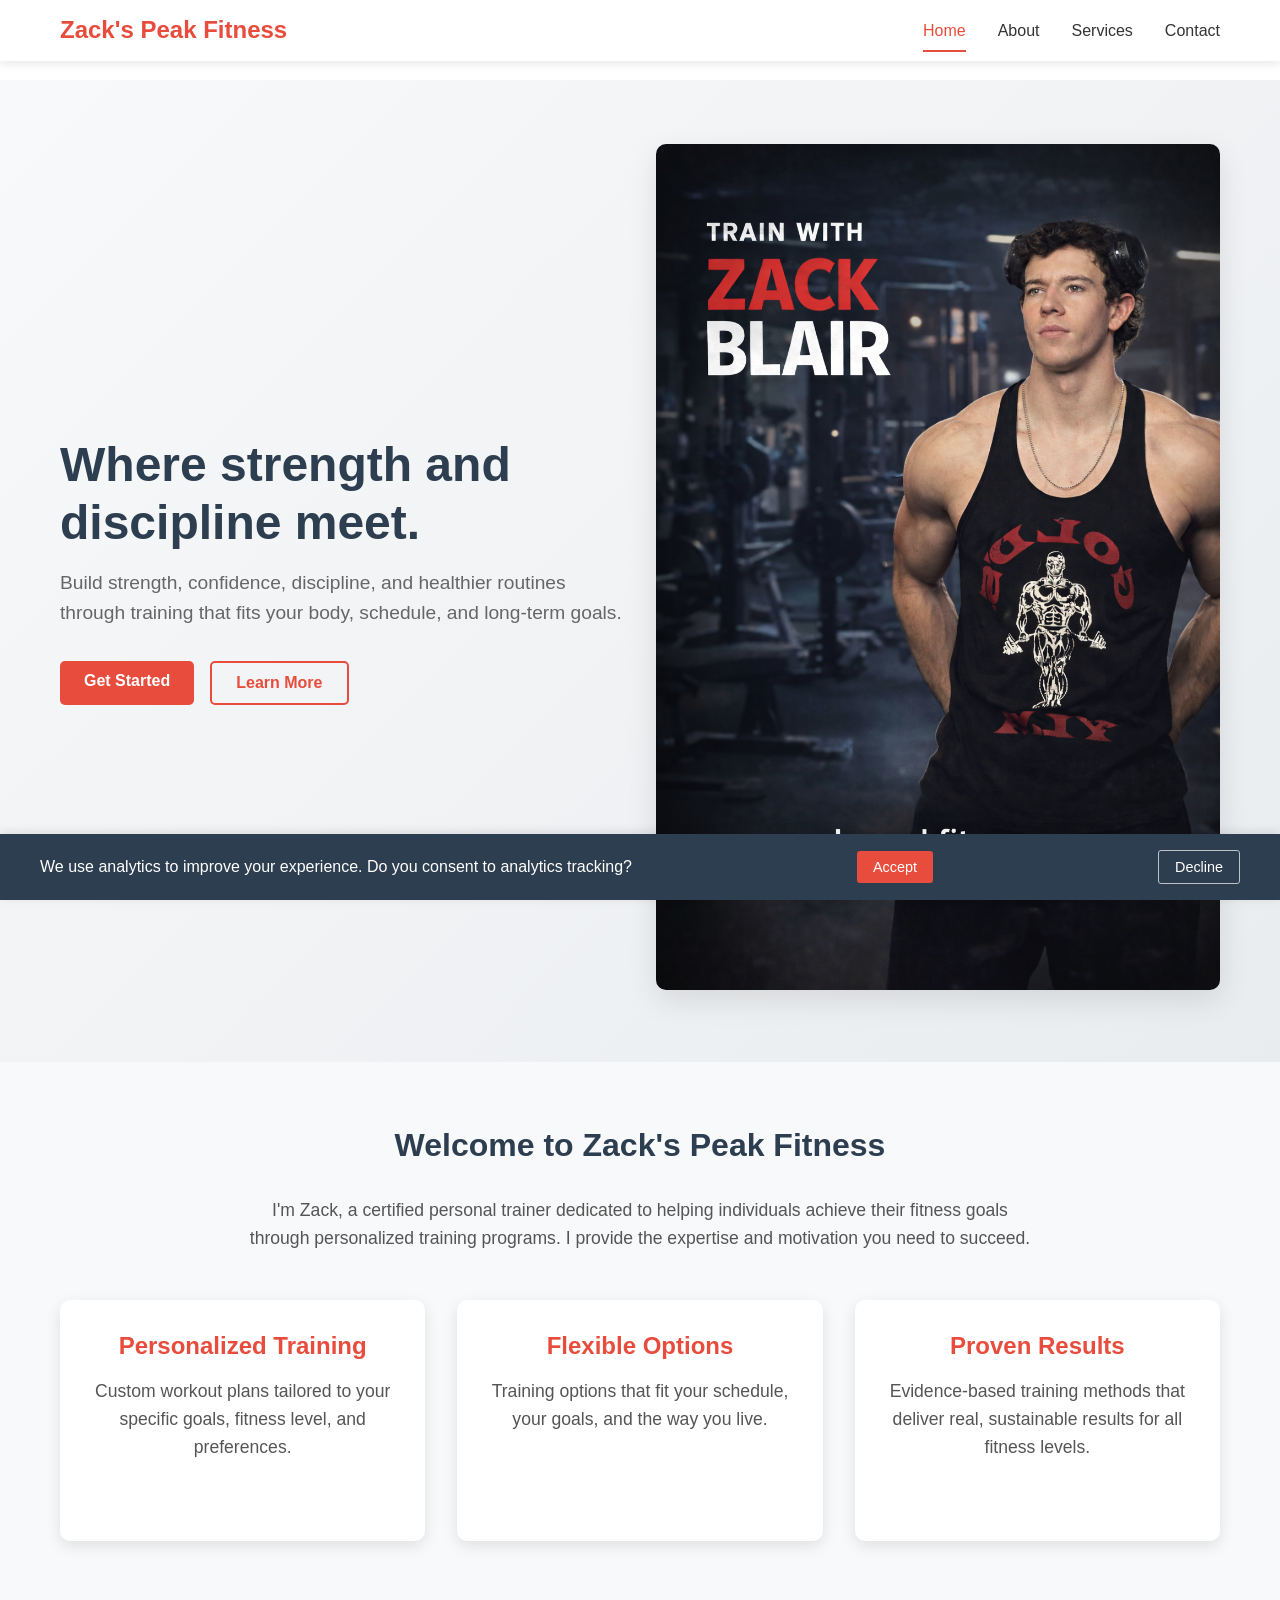
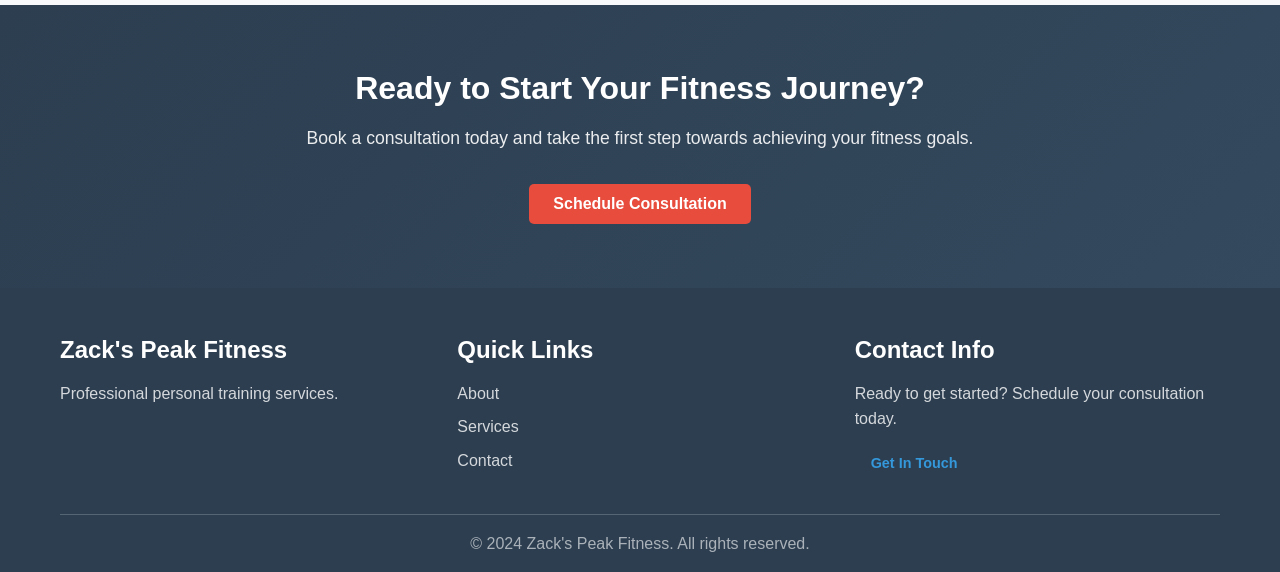
==== commit 06241e61: "Update site content: remove remote references, revise copy, hide testimonials - Remove all remote/vi" ====
--- a/website/index.html
+++ b/website/index.html
@@ -3,12 +3,12 @@
 <head>
     <meta charset="UTF-8">
     <meta name="viewport" content="width=device-width, initial-scale=1.0">
-    <meta name="description" content="Zack's Peak Fitness - Professional Personal Training Services for Local and Remote Clients">
+    <meta name="description" content="Zack's Peak Fitness - Professional Personal Training Services">
     <meta name="keywords" content="personal trainer, fitness, workout, health, training, exercise">
     <title>Zack's Peak Fitness - Personal Training Services</title>
     <link rel="stylesheet" href="css/main.css">
     <link rel="stylesheet" href="css/responsive.css">
-    <link rel="icon" type="image/x-icon" href="assets/favicon.ico">
+    <link rel="icon" type="image/x-icon" href="favicon.ico">
 </head>
 <body>
     <header>
@@ -30,9 +30,6 @@
                     <li class="nav-item">
                         <a href="contact.html" class="nav-link">Contact</a>
                     </li>
-                    <li class="nav-item">
-                        <a href="testimonials.html" class="nav-link">Testimonials</a>
-                    </li>
                 </ul>
                 <div class="hamburger">
                     <span class="bar"></span>
@@ -47,8 +44,8 @@
         <section class="hero">
             <div class="container">
                 <div class="hero-content">
-                    <h1>Transform Your Fitness Journey</h1>
-                    <p class="hero-subtitle">Professional personal training services designed to help you achieve your fitness goals, whether you're training locally or remotely.</p>
+                    <h1>Where strength and discipline meet.</h1>
+                    <p class="hero-subtitle">Build strength, confidence, discipline, and healthier routines through training that fits your body, schedule, and long-term goals.</p>
                     <div class="hero-buttons">
                         <a href="contact.html" class="btn btn-primary">Get Started</a>
                         <a href="services.html" class="btn btn-secondary">Learn More</a>
@@ -63,7 +60,7 @@
         <section class="intro">
             <div class="container">
                 <h2>Welcome to Zack's Peak Fitness</h2>
-                <p>I'm Zack, a certified personal trainer dedicated to helping individuals achieve their fitness goals through personalized training programs. Whether you prefer in-person sessions or remote coaching, I provide the expertise and motivation you need to succeed.</p>
+                <p>I'm Zack, a certified personal trainer dedicated to helping individuals achieve their fitness goals through personalized training programs. I provide the expertise and motivation you need to succeed.</p>
 
                 <div class="features">
                     <div class="feature">
@@ -72,7 +69,7 @@
                     </div>
                     <div class="feature">
                         <h3>Flexible Options</h3>
-                        <p>Choose between local in-person training or remote coaching sessions that fit your schedule.</p>
+                        <p>Training options that fit your schedule, your goals, and the way you live.</p>
                     </div>
                     <div class="feature">
                         <h3>Proven Results</h3>
@@ -96,7 +93,7 @@
             <div class="footer-content">
                 <div class="footer-section">
                     <h3>Zack's Peak Fitness</h3>
-                    <p>Professional personal training services for local and remote clients.</p>
+                    <p>Professional personal training services.</p>
                 </div>
                 <div class="footer-section">
                     <h3>Quick Links</h3>
@@ -104,7 +101,6 @@
                         <li><a href="about.html">About</a></li>
                         <li><a href="services.html">Services</a></li>
                         <li><a href="contact.html">Contact</a></li>
-                        <li><a href="testimonials.html">Testimonials</a></li>
                     </ul>
                 </div>
                 <div class="footer-section">
--- a/website/css/main.css
+++ b/website/css/main.css
@@ -380,7 +380,7 @@
 /* About Page Styles */
 .about-intro {
     display: grid;
-    grid-template-columns: 2fr 1fr;
+    grid-template-columns: 1.5fr 1fr;
     gap: 3rem;
     align-items: center;
     margin-bottom: 4rem;
